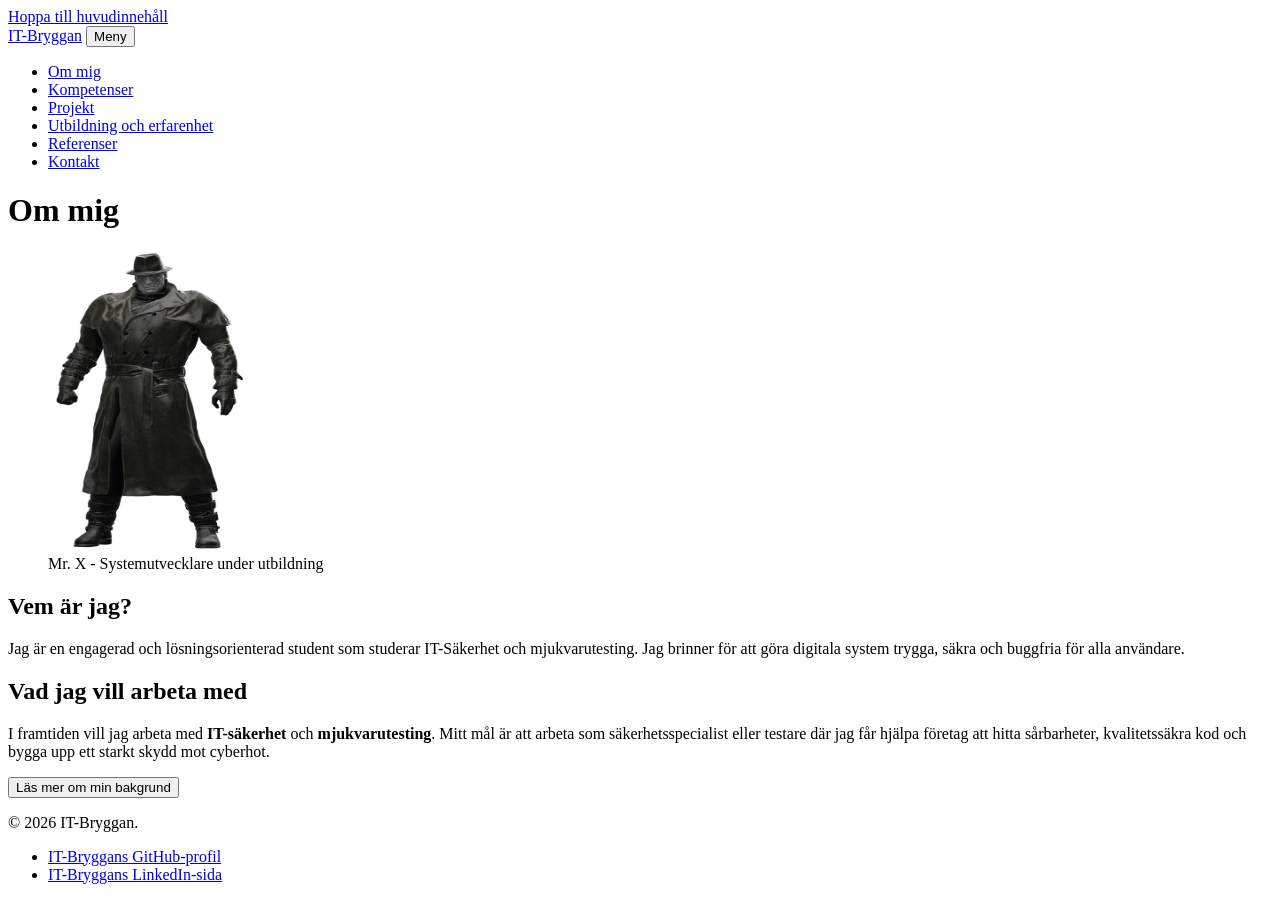
==== HTML/index.html @ 6a02ec11 "Uppdaterar index.html med ny titel, beskrivning och innehåll för IT-Bryggan." ====
<!doctype html>
<html lang="sv">
  <head>
    <meta charset="UTF-8" />
    <meta name="viewport" content="width=device-width, initial-scale=1.0" />

    <title>IT-Bryggan - Vi matchar kund med konsult</title>
    <meta
      name="description"
      content="IT-Bryggan är en fiktiv konsultfirma som matchar kunder med IT-konsulter."
    />
    <link rel="stylesheet" href="css/style.css" />
    <script src="js/script.js" defer></script>
  </head>
  <body>
    <!-- WCAG: Låter tangentbordsanvändare hoppa direkt till <main> -->
    <a class="skip-link" href="#main-content">Hoppa till huvudinnehåll</a>

    <header class="site-header">
      <a class="site-header__brand" href="index.html">IT-Bryggan</a>

      <!-- JS: Öppnar och stänger mobilmenyn genom att växla synlighet på menylistan -->
      <button
        type="button"
        class="site-header__menu-btn"
        data-js-action="toggle"
        data-menu-state="closed"
        data-js-target="main-navigation"
        aria-expanded="false"
      >
        Meny
      </button>

      <nav
        class="main-nav"
        aria-label="Huvudmeny"
        data-js-target="main-navigation"
      >
        <ul class="main-nav__list">
          <li class="main-nav__item">
            <a
              class="main-nav__link main-nav__link--active"
              href="index.html"
              aria-current="page"
              >Om mig</a
            >
          </li>
          <li class="main-nav__item">
            <a class="main-nav__link" href="kompetenser.html">Kompetenser</a>
          </li>
          <li class="main-nav__item">
            <a class="main-nav__link" href="projekt.html">Projekt</a>
          </li>
          <li class="main-nav__item">
            <a class="main-nav__link" href="utbildning.html"
              >Utbildning och erfarenhet</a
            >
          </li>
          <li class="main-nav__item">
            <a class="main-nav__link" href="referenser.html">Referenser</a>
          </li>
          <li class="main-nav__item">
            <a class="main-nav__link" href="kontakt.html">Kontakt</a>
          </li>
        </ul>
      </nav>
    </header>

    <main id="main-content" class="page-content">
      <h1 class="page-content__title">Om mig</h1>

      <article class="profile-card">
        <figure class="profile-card__figure">
          <img
            class="profile-card__image"
            src="../images/mr-x.png"
            alt="Porträtt av vår konsult Robin W"
            width="200"
            height="300"
          />
          <figcaption class="profile-card__caption">
            Mr. X - Systemutvecklare under utbildning
          </figcaption>
        </figure>

        <div class="profile-card__body">
          <h2 class="profile-card__heading">Vem är jag?</h2>
          <p class="profile-card__text">
            Jag är en engagerad och lösningsorienterad student som studerar
            IT-Säkerhet och mjukvarutesting. Jag brinner för att göra digitala
            system trygga, säkra och buggfria för alla användare.
          </p>

          <h2 class="profile-card__heading">Vad jag vill arbeta med</h2>
          <p class="profile-card__text">
            I framtiden vill jag arbeta med <strong>IT-säkerhet</strong> och
            <strong>mjukvarutesting</strong>. Mitt mål är att arbeta som
            säkerhetsspecialist eller testare där jag får hjälpa företag att
            hitta sårbarheter, kvalitetssäkra kod och bygga upp ett starkt skydd
            mot cyberhot.
          </p>

          <button
            type="button"
            class="profile-card__action-btn"
            data-js-action="expand"
            data-info="bio-extended"
            data-js-target="bio-container"
          >
            Läs mer om min bakgrund
          </button>
          <div
            id="bio-container"
            class="profile-card__target"
            data-js-target="bio-container"
            aria-live="polite"
          ></div>
        </div>
      </article>
    </main>

    <footer class="site-footer">
      <p class="site-footer__copyright">&copy; 2026 IT-Bryggan.</p>
      <ul class="site-footer__links">
        <li class="site-footer__item">
          <a class="site-footer__link" href="https://github.com/"
            >IT-Bryggans GitHub-profil</a
          >
        </li>
        <li class="site-footer__item">
          <a class="site-footer__link" href="https://linkedin.com/"
            >IT-Bryggans LinkedIn-sida</a
          >
        </li>
      </ul>
    </footer>
  </body>
</html>
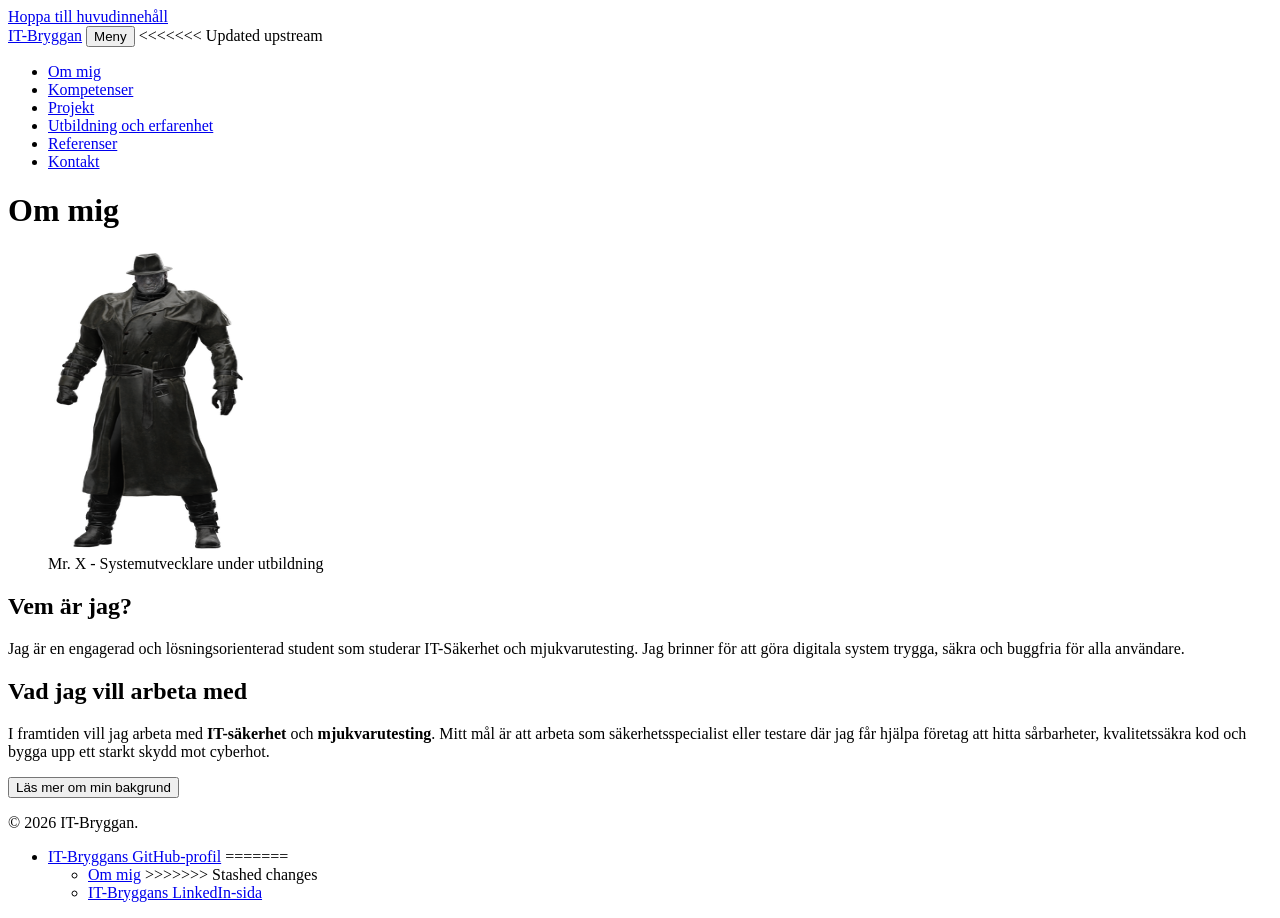
==== commit a67fcd11: "Uppdaterat Utbildning, Kompetenser och Referenser med fullständiga profiler och citat" ====
--- a/HTML/index.html
+++ b/HTML/index.html
@@ -31,6 +31,7 @@
         Meny
       </button>
 
+<<<<<<< Updated upstream
       <nav
         class="main-nav"
         aria-label="Huvudmeny"
@@ -126,6 +127,16 @@
           <a class="site-footer__link" href="https://github.com/"
             >IT-Bryggans GitHub-profil</a
           >
+=======
+    <header>
+      
+    </header>
+
+    <nav class="main-nav" aria-label="Huvudmeny" data-js-target="main-navigation">
+      <ul class="main-nav__list">
+        <li class="main-nav__item">
+          <a class="main-nav__link main-nav__link--active" href="index.html" aria-current="page">Om mig</a>
+>>>>>>> Stashed changes
         </li>
         <li class="site-footer__item">
           <a class="site-footer__link" href="https://linkedin.com/"
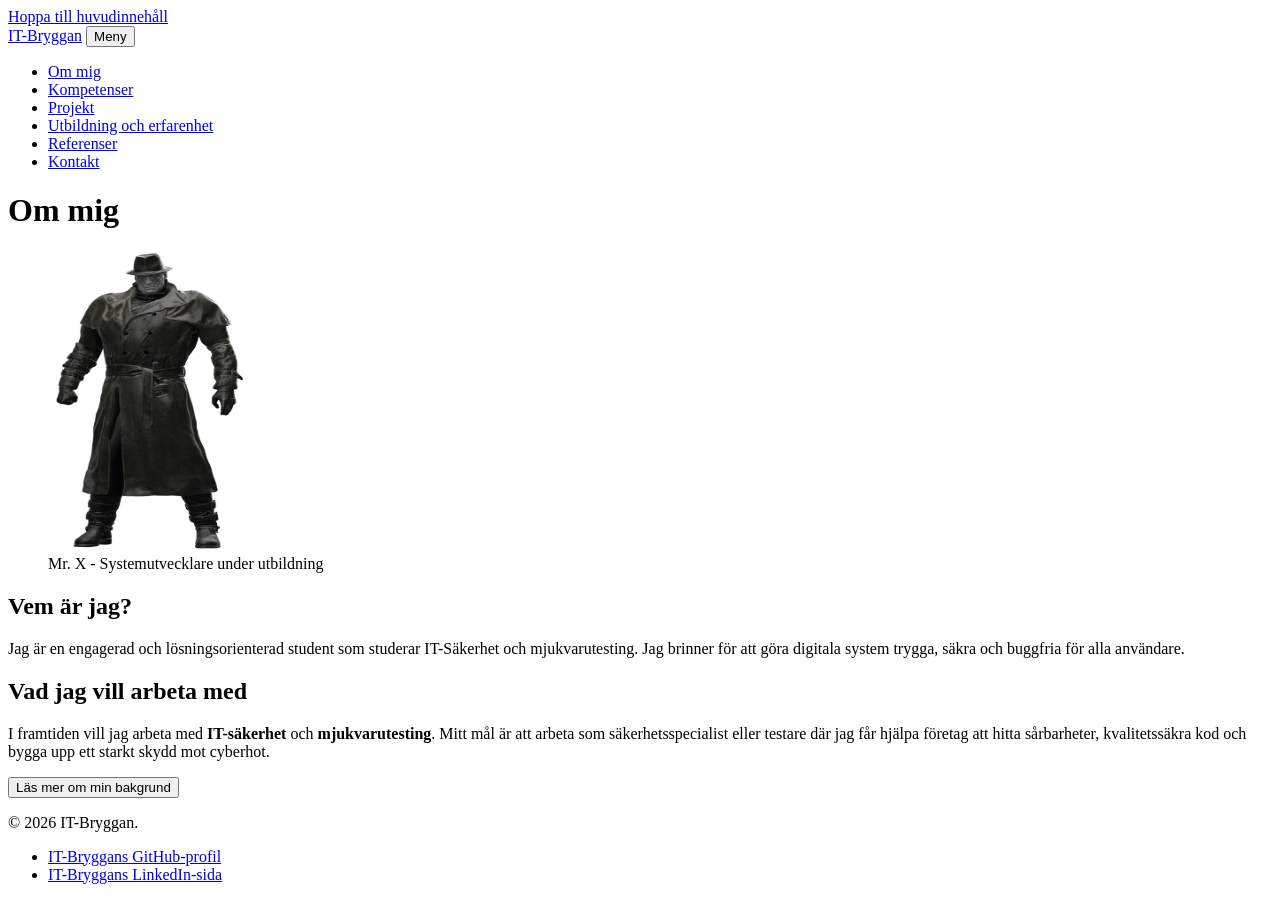
==== commit 2e172b74: "Uppdaterar headshots på alla medlemmar i teamet" ====
--- a/HTML/index.html
+++ b/HTML/index.html
@@ -31,7 +31,6 @@
         Meny
       </button>
 
-<<<<<<< Updated upstream
       <nav
         class="main-nav"
         aria-label="Huvudmeny"
@@ -127,16 +126,6 @@
           <a class="site-footer__link" href="https://github.com/"
             >IT-Bryggans GitHub-profil</a
           >
-=======
-    <header>
-      
-    </header>
-
-    <nav class="main-nav" aria-label="Huvudmeny" data-js-target="main-navigation">
-      <ul class="main-nav__list">
-        <li class="main-nav__item">
-          <a class="main-nav__link main-nav__link--active" href="index.html" aria-current="page">Om mig</a>
->>>>>>> Stashed changes
         </li>
         <li class="site-footer__item">
           <a class="site-footer__link" href="https://linkedin.com/"
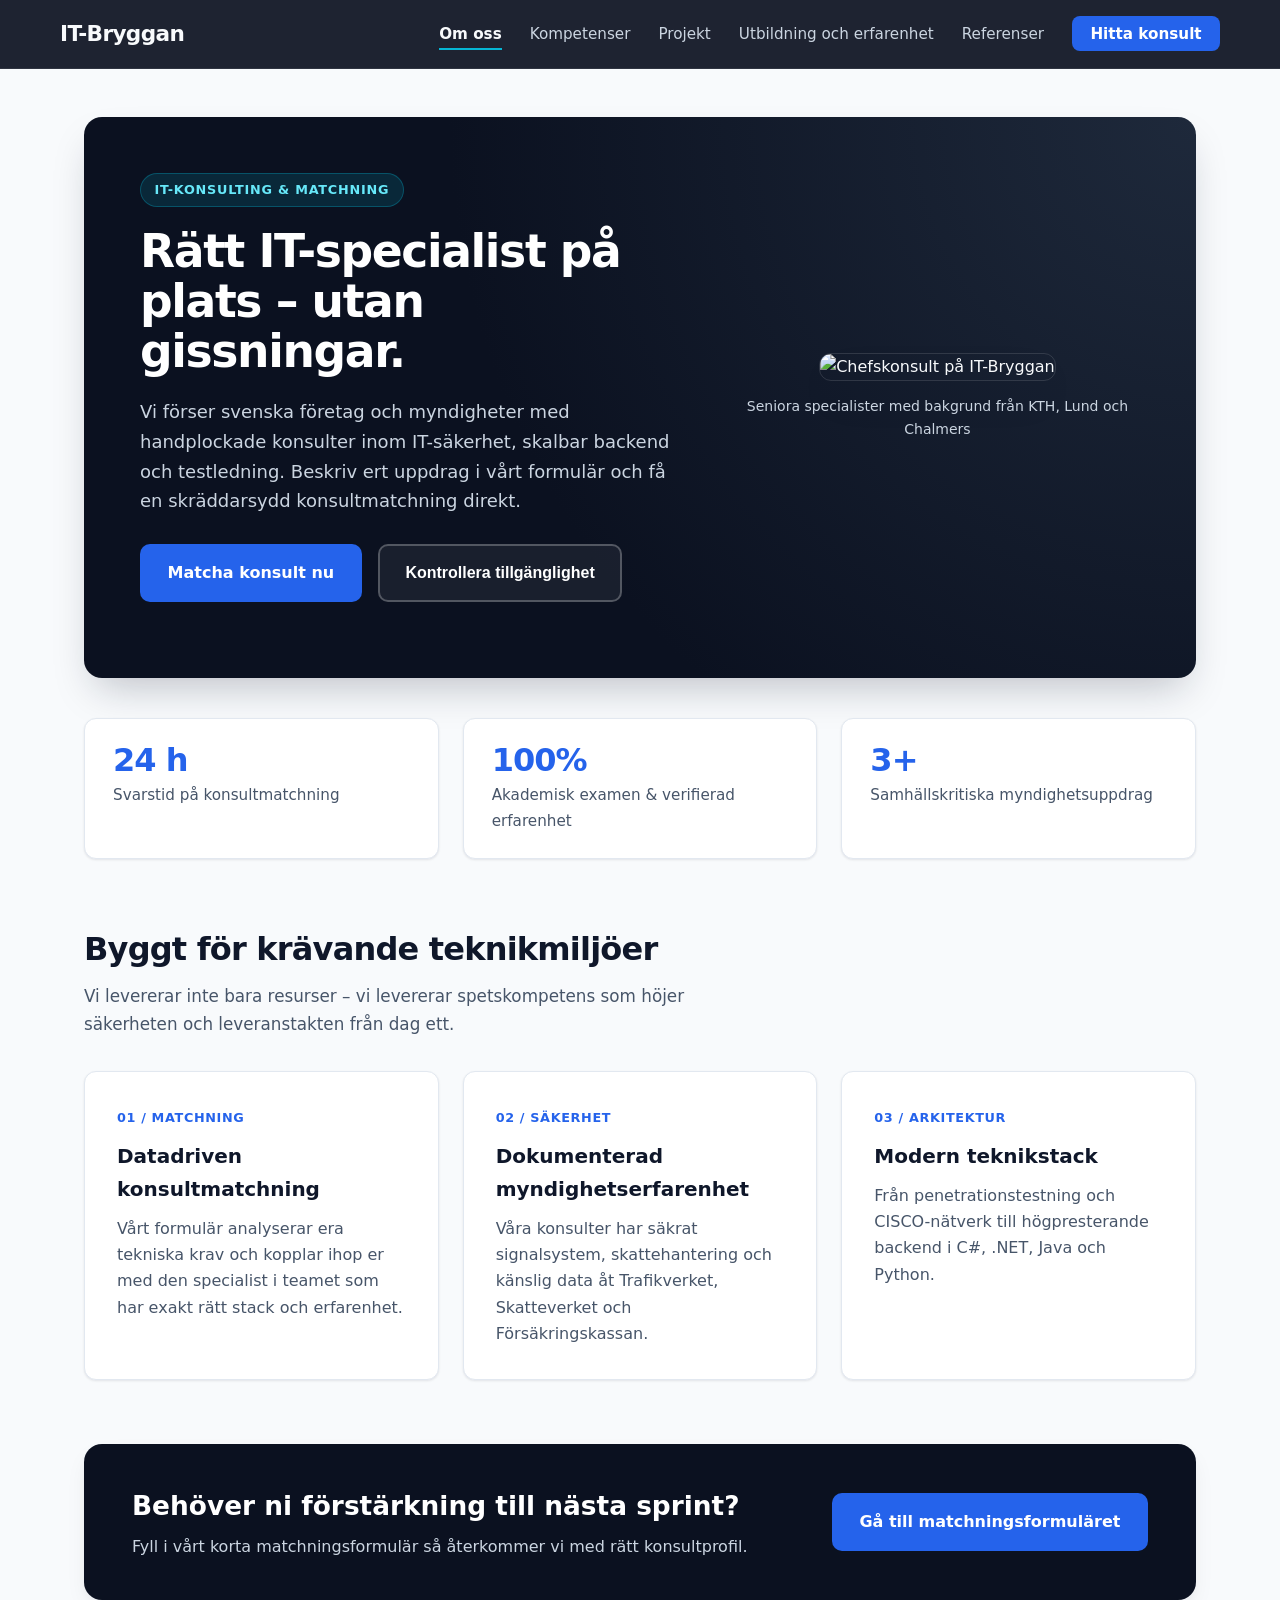
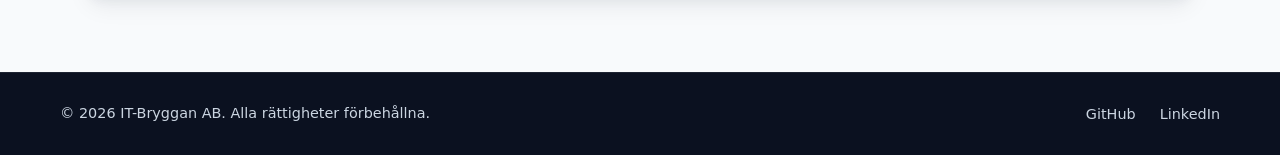
==== commit e0e76243: "Uppdaterat index.html med ny grund för vårat idé om IT-bryggan. Även uppdaterar href i flertal html " ====
--- a/HTML/index.html
+++ b/HTML/index.html
@@ -1,49 +1,32 @@
-<!doctype html>
+<!DOCTYPE html>
 <html lang="sv">
-  <head>
-    <meta charset="UTF-8" />
-    <meta name="viewport" content="width=device-width, initial-scale=1.0" />
+<head>
+  <meta charset="UTF-8">
+  <meta name="viewport" content="width=device-width, initial-scale=1.0">
+  <title>IT-Bryggan – Specialiserade IT-konsulter för kritiska projekt</title>
+  <meta name="description" content="IT-Bryggan matchar företag och myndigheter med seniora IT-konsulter inom säkerhet, systemutveckling och kvalitetssäkring.">
+  <link rel="stylesheet" href="../css/style.css">
+  <script src="../js/script.js" defer></script>
+</head>
+<body>
+  <a class="skip-link" href="#main-content">Hoppa till huvudinnehåll</a>
 
-    <title>IT-Bryggan - Vi matchar kund med konsult</title>
-    <meta
-      name="description"
-      content="IT-Bryggan är en fiktiv konsultfirma som matchar kunder med IT-konsulter."
-    />
-    <link rel="stylesheet" href="css/style.css" />
-    <script src="js/script.js" defer></script>
-  </head>
-  <body>
-    <!-- WCAG: Låter tangentbordsanvändare hoppa direkt till <main> -->
-    <a class="skip-link" href="#main-content">Hoppa till huvudinnehåll</a>
-
-    <header class="site-header">
+  <header class="site-header">
+    <div class="site-header__inner">
       <a class="site-header__brand" href="index.html">IT-Bryggan</a>
 
-      <!-- JS: Öppnar och stänger mobilmenyn genom att växla synlighet på menylistan -->
-      <button
-        type="button"
-        class="site-header__menu-btn"
-        data-js-action="toggle"
-        data-menu-state="closed"
-        data-js-target="main-navigation"
-        aria-expanded="false"
-      >
+      <button type="button" class="site-header__menu-btn"
+              data-js-action="toggle"
+              data-menu-state="closed"
+              data-js-target="main-navigation"
+              aria-expanded="false">
         Meny
       </button>
 
-      <nav
-        class="main-nav"
-        aria-label="Huvudmeny"
-        data-js-target="main-navigation"
-      >
+      <nav class="main-nav" aria-label="Huvudmeny" data-js-target="main-navigation">
         <ul class="main-nav__list">
           <li class="main-nav__item">
-            <a
-              class="main-nav__link main-nav__link--active"
-              href="index.html"
-              aria-current="page"
-              >Om mig</a
-            >
+            <a class="main-nav__link main-nav__link--active" href="index.html" aria-current="page">Om oss</a>
           </li>
           <li class="main-nav__item">
             <a class="main-nav__link" href="kompetenser.html">Kompetenser</a>
@@ -52,87 +35,106 @@
             <a class="main-nav__link" href="projekt.html">Projekt</a>
           </li>
           <li class="main-nav__item">
-            <a class="main-nav__link" href="utbildning.html"
-              >Utbildning och erfarenhet</a
-            >
+            <a class="main-nav__link" href="utbildning.html">Utbildning och erfarenhet</a>
           </li>
           <li class="main-nav__item">
             <a class="main-nav__link" href="referenser.html">Referenser</a>
           </li>
           <li class="main-nav__item">
-            <a class="main-nav__link" href="kontakt.html">Kontakt</a>
+            <a class="main-nav__link main-nav__link--cta" href="kontakt.html">Hitta konsult</a>
           </li>
         </ul>
       </nav>
-    </header>
+    </div>
+  </header>
 
-    <main id="main-content" class="page-content">
-      <h1 class="page-content__title">Om mig</h1>
+  <main id="main-content" class="page-content">
+    <section class="hero">
+      <div class="hero__content">
+        <span class="hero__badge">IT-konsulting &amp; Matchning</span>
+        <h1 class="hero__title">Rätt IT-specialist på plats – utan gissningar.</h1>
+        <p class="hero__text">Vi förser svenska företag och myndigheter med handplockade konsulter inom IT-säkerhet, skalbar backend och testledning. Beskriv ert uppdrag i vårt formulär och få en skräddarsydd konsultmatchning direkt.</p>
+        <div class="hero__actions">
+          <a class="button button--primary" href="kontakt.html">Matcha konsult nu</a>
+          <button type="button" class="button button--ghost"
+                  data-js-action="check-availability"
+                  data-specialty="all"
+                  data-js-target="availability-status">
+            Kontrollera tillgänglighet
+          </button>
+        </div>
+        <p class="hero__status" data-js-target="availability-status" aria-live="polite"></p>
+      </div>
 
-      <article class="profile-card">
-        <figure class="profile-card__figure">
-          <img
-            class="profile-card__image"
-            src="../images/mr-x.png"
-            alt="Porträtt av vår konsult Robin W"
-            width="200"
-            height="300"
-          />
-          <figcaption class="profile-card__caption">
-            Mr. X - Systemutvecklare under utbildning
-          </figcaption>
-        </figure>
+      <figure class="hero__figure">
+        <img class="hero__image" src="../images/mr-x.png" alt="Chefskonsult på IT-Bryggan" width="360" height="440">
+        <figcaption class="hero__caption">Seniora specialister med bakgrund från KTH, Lund och Chalmers</figcaption>
+      </figure>
+    </section>
 
-        <div class="profile-card__body">
-          <h2 class="profile-card__heading">Vem är jag?</h2>
-          <p class="profile-card__text">
-            Jag är en engagerad och lösningsorienterad student som studerar
-            IT-Säkerhet och mjukvarutesting. Jag brinner för att göra digitala
-            system trygga, säkra och buggfria för alla användare.
-          </p>
+    <section class="metrics" aria-label="Nyckeltal">
+      <div class="metrics__item">
+        <span class="metrics__value">24 h</span>
+        <span class="metrics__label">Svarstid på konsultmatchning</span>
+      </div>
+      <div class="metrics__item">
+        <span class="metrics__value">100%</span>
+        <span class="metrics__label">Akademisk examen &amp; verifierad erfarenhet</span>
+      </div>
+      <div class="metrics__item">
+        <span class="metrics__value">3+</span>
+        <span class="metrics__label">Samhällskritiska myndighetsuppdrag</span>
+      </div>
+    </section>
 
-          <h2 class="profile-card__heading">Vad jag vill arbeta med</h2>
-          <p class="profile-card__text">
-            I framtiden vill jag arbeta med <strong>IT-säkerhet</strong> och
-            <strong>mjukvarutesting</strong>. Mitt mål är att arbeta som
-            säkerhetsspecialist eller testare där jag får hjälpa företag att
-            hitta sårbarheter, kvalitetssäkra kod och bygga upp ett starkt skydd
-            mot cyberhot.
-          </p>
+    <section class="highlights">
+      <div class="section-header">
+        <h2 class="section-header__title">Byggt för krävande teknikmiljöer</h2>
+        <p class="section-header__subtitle">Vi levererar inte bara resurser – vi levererar spetskompetens som höjer säkerheten och leveranstakten från dag ett.</p>
+      </div>
 
-          <button
-            type="button"
-            class="profile-card__action-btn"
-            data-js-action="expand"
-            data-info="bio-extended"
-            data-js-target="bio-container"
-          >
-            Läs mer om min bakgrund
-          </button>
-          <div
-            id="bio-container"
-            class="profile-card__target"
-            data-js-target="bio-container"
-            aria-live="polite"
-          ></div>
-        </div>
-      </article>
-    </main>
+      <div class="highlights__grid">
+        <article class="feature-card">
+          <span class="feature-card__tag">01 / Matchning</span>
+          <h3 class="feature-card__title">Datadriven konsultmatchning</h3>
+          <p class="feature-card__text">Vårt formulär analyserar era tekniska krav och kopplar ihop er med den specialist i teamet som har exakt rätt stack och erfarenhet.</p>
+        </article>
 
-    <footer class="site-footer">
-      <p class="site-footer__copyright">&copy; 2026 IT-Bryggan.</p>
+        <article class="feature-card">
+          <span class="feature-card__tag">02 / Säkerhet</span>
+          <h3 class="feature-card__title">Dokumenterad myndighetserfarenhet</h3>
+          <p class="feature-card__text">Våra konsulter har säkrat signalsystem, skattehantering och känslig data åt Trafikverket, Skatteverket och Försäkringskassan.</p>
+        </article>
+
+        <article class="feature-card">
+          <span class="feature-card__tag">03 / Arkitektur</span>
+          <h3 class="feature-card__title">Modern teknikstack</h3>
+          <p class="feature-card__text">Från penetrationstestning och CISCO-nätverk till högpresterande backend i C#, .NET, Java och Python.</p>
+        </article>
+      </div>
+    </section>
+
+    <section class="cta-banner">
+      <div class="cta-banner__content">
+        <h2 class="cta-banner__title">Behöver ni förstärkning till nästa sprint?</h2>
+        <p class="cta-banner__text">Fyll i vårt korta matchningsformulär så återkommer vi med rätt konsultprofil.</p>
+      </div>
+      <a class="button button--primary" href="kontakt.html">Gå till matchningsformuläret</a>
+    </section>
+  </main>
+
+  <footer class="site-footer">
+    <div class="site-footer__inner">
+      <p class="site-footer__copyright">&copy; 2026 IT-Bryggan AB. Alla rättigheter förbehållna.</p>
       <ul class="site-footer__links">
         <li class="site-footer__item">
-          <a class="site-footer__link" href="https://github.com/"
-            >IT-Bryggans GitHub-profil</a
-          >
+          <a class="site-footer__link" href="https://github.com/">GitHub</a>
         </li>
         <li class="site-footer__item">
-          <a class="site-footer__link" href="https://linkedin.com/"
-            >IT-Bryggans LinkedIn-sida</a
-          >
+          <a class="site-footer__link" href="https://linkedin.com/">LinkedIn</a>
         </li>
       </ul>
-    </footer>
-  </body>
-</html>
+    </div>
+  </footer>
+</body>
+</html>
--- a/css/style.css
+++ b/css/style.css
@@ -0,0 +1,885 @@
+:root {
+  --bg-page: #f8fafc;
+  --bg-surface: #ffffff;
+  --bg-dark: #0b1120;
+  --bg-dark-elevated: #111c33;
+  --text-main: #0f172a;
+  --text-muted: #475569;
+  --text-on-dark: #f8fafc;
+  --text-on-dark-muted: #cbd5e1;
+  --accent: #2563eb;
+  --accent-hover: #1d4ed8;
+  --accent-soft: #eff6ff;
+  --accent-cyan: #06b6d4;
+  --border-light: #e2e8f0;
+  --shadow-sm: 0 1px 3px rgba(15, 23, 42, 0.06), 0 1px 2px rgba(15, 23, 42, 0.04);
+  --shadow-md: 0 10px 25px -5px rgba(15, 23, 42, 0.08), 0 4px 10px -2px rgba(15, 23, 42, 0.04);
+  --shadow-lg: 0 20px 40px -12px rgba(15, 23, 42, 0.25);
+  --radius-md: 12px;
+  --radius-lg: 18px;
+}
+
+* {
+  box-sizing: border-box;
+}
+
+body {
+  display: flex;
+  flex-direction: column;
+  min-height: 100vh;
+  margin: 0;
+  font-family: "Inter", system-ui, -apple-system, BlinkMacSystemFont, "Segoe UI", Roboto, sans-serif;
+  line-height: 1.65;
+  color: var(--text-main);
+  background-color: var(--bg-page);
+  -webkit-font-smoothing: antialiased;
+}
+
+.skip-link {
+  position: absolute;
+  left: -9999px;
+  z-index: 100;
+}
+
+.skip-link:focus {
+  position: fixed;
+  top: 1rem;
+  left: 1rem;
+  padding: 0.75rem 1.25rem;
+  background-color: var(--bg-dark);
+  color: var(--text-on-dark);
+  border-radius: 8px;
+  font-weight: 600;
+}
+
+.site-header {
+  position: sticky;
+  top: 0;
+  z-index: 50;
+  background-color: rgba(11, 17, 32, 0.92);
+  backdrop-filter: blur(12px);
+  border-bottom: 1px solid rgba(255, 255, 255, 0.08);
+  padding: 0 1.5rem;
+}
+
+.site-header__inner {
+  max-width: 1160px;
+  margin: 0 auto;
+  display: flex;
+  flex-wrap: wrap;
+  align-items: center;
+  justify-content: space-between;
+  gap: 1rem;
+  padding: 1rem 0;
+}
+
+.site-header__brand {
+  font-size: 1.35rem;
+  font-weight: 800;
+  letter-spacing: -0.03em;
+  color: var(--text-on-dark);
+  text-decoration: none;
+}
+
+.site-header__menu-btn {
+  display: none;
+  padding: 0.5rem 1rem;
+  background-color: var(--bg-dark-elevated);
+  color: var(--text-on-dark);
+  border: 1px solid rgba(255, 255, 255, 0.15);
+  border-radius: 8px;
+  font-weight: 600;
+  cursor: pointer;
+}
+
+.main-nav__list {
+  display: flex;
+  flex-wrap: wrap;
+  align-items: center;
+  gap: 1.75rem;
+  margin: 0;
+  padding: 0;
+  list-style: none;
+}
+
+.main-nav__link {
+  color: var(--text-on-dark-muted);
+  text-decoration: none;
+  font-size: 0.95rem;
+  font-weight: 500;
+  padding: 0.35rem 0;
+  transition: color 0.15s ease;
+}
+
+.main-nav__link:hover,
+.main-nav__link:focus {
+  color: var(--text-on-dark);
+}
+
+.main-nav__link--active {
+  color: var(--text-on-dark);
+  font-weight: 700;
+  border-bottom: 2px solid var(--accent-cyan);
+}
+
+.main-nav__link--cta {
+  padding: 0.55rem 1.15rem;
+  background-color: var(--accent);
+  color: #ffffff;
+  border-radius: 8px;
+  font-weight: 600;
+}
+
+.main-nav__link--cta:hover,
+.main-nav__link--cta:focus {
+  background-color: var(--accent-hover);
+  color: #ffffff;
+}
+
+.page-content {
+  flex: 1;
+  width: 100%;
+  max-width: 1160px;
+  margin: 0 auto;
+  padding: 3rem 1.5rem 4.5rem 1.5rem;
+}
+
+.page-content__title {
+  margin: 0 0 0.75rem 0;
+  font-size: 2.5rem;
+  font-weight: 800;
+  letter-spacing: -0.03em;
+  line-height: 1.15;
+  color: var(--text-main);
+}
+
+.page-content__intro {
+  margin: 0 0 2.5rem 0;
+  font-size: 1.125rem;
+  color: var(--text-muted);
+  max-width: 720px;
+}
+
+.hero {
+  display: grid;
+  grid-template-columns: 1.35fr 1fr;
+  gap: 3rem;
+  align-items: center;
+  margin-bottom: 2.5rem;
+  padding: 3.5rem;
+  background: radial-gradient(circle at top right, #1e293b 0%, var(--bg-dark) 60%);
+  color: var(--text-on-dark);
+  border-radius: var(--radius-lg);
+  box-shadow: var(--shadow-lg);
+}
+
+.hero__content {
+  display: flex;
+  flex-direction: column;
+  align-items: flex-start;
+  gap: 1.25rem;
+}
+
+.hero__badge {
+  display: inline-block;
+  padding: 0.35rem 0.85rem;
+  font-size: 0.8rem;
+  font-weight: 700;
+  letter-spacing: 0.06em;
+  text-transform: uppercase;
+  color: #67e8f9;
+  background-color: rgba(6, 182, 212, 0.14);
+  border: 1px solid rgba(6, 182, 212, 0.3);
+  border-radius: 999px;
+}
+
+.hero__title {
+  margin: 0;
+  font-size: 2.85rem;
+  font-weight: 800;
+  letter-spacing: -0.03em;
+  line-height: 1.1;
+  color: #ffffff;
+}
+
+.hero__text {
+  margin: 0;
+  font-size: 1.125rem;
+  color: var(--text-on-dark-muted);
+}
+
+.hero__actions {
+  display: flex;
+  flex-wrap: wrap;
+  gap: 1rem;
+  margin-top: 0.5rem;
+}
+
+.hero__status {
+  margin: 0;
+  font-weight: 600;
+  color: #67e8f9;
+}
+
+.hero__figure {
+  margin: 0;
+  text-align: center;
+}
+
+.hero__image {
+  max-width: 100%;
+  height: auto;
+  border-radius: var(--radius-md);
+  border: 1px solid rgba(255, 255, 255, 0.12);
+  box-shadow: var(--shadow-lg);
+}
+
+.hero__caption {
+  margin-top: 0.85rem;
+  font-size: 0.875rem;
+  color: var(--text-on-dark-muted);
+}
+
+.button {
+  display: inline-flex;
+  align-items: center;
+  justify-content: center;
+  padding: 0.85rem 1.6rem;
+  font-size: 1rem;
+  font-weight: 600;
+  text-decoration: none;
+  border-radius: 10px;
+  border: 2px solid transparent;
+  cursor: pointer;
+  transition: transform 0.15s ease, background-color 0.15s ease, border-color 0.15s ease;
+}
+
+.button:hover {
+  transform: translateY(-1px);
+}
+
+.button--primary {
+  background-color: var(--accent);
+  color: #ffffff;
+}
+
+.button--primary:hover,
+.button--primary:focus {
+  background-color: var(--accent-hover);
+}
+
+.button--ghost {
+  background-color: rgba(255, 255, 255, 0.06);
+  color: #ffffff;
+  border-color: rgba(255, 255, 255, 0.25);
+}
+
+.button--ghost:hover,
+.button--ghost:focus {
+  background-color: rgba(255, 255, 255, 0.14);
+  border-color: #ffffff;
+}
+
+.metrics {
+  display: grid;
+  grid-template-columns: repeat(3, 1fr);
+  gap: 1.5rem;
+  margin-bottom: 4rem;
+}
+
+.metrics__item {
+  display: flex;
+  flex-direction: column;
+  padding: 1.5rem 1.75rem;
+  background-color: var(--bg-surface);
+  border: 1px solid var(--border-light);
+  border-radius: var(--radius-md);
+  box-shadow: var(--shadow-sm);
+}
+
+.metrics__value {
+  font-size: 2rem;
+  font-weight: 800;
+  letter-spacing: -0.03em;
+  color: var(--accent);
+  line-height: 1.1;
+}
+
+.metrics__label {
+  margin-top: 0.35rem;
+  font-size: 0.95rem;
+  color: var(--text-muted);
+}
+
+.section-header {
+  margin-bottom: 2rem;
+  max-width: 680px;
+}
+
+.section-header__title {
+  margin: 0 0 0.5rem 0;
+  font-size: 2rem;
+  font-weight: 800;
+  letter-spacing: -0.025em;
+  color: var(--text-main);
+}
+
+.section-header__subtitle {
+  margin: 0;
+  font-size: 1.05rem;
+  color: var(--text-muted);
+}
+
+.highlights {
+  margin-bottom: 4rem;
+}
+
+.highlights__grid {
+  display: grid;
+  grid-template-columns: repeat(auto-fit, minmax(290px, 1fr));
+  gap: 1.5rem;
+}
+
+.feature-card {
+  padding: 2rem;
+  background-color: var(--bg-surface);
+  border: 1px solid var(--border-light);
+  border-radius: var(--radius-md);
+  box-shadow: var(--shadow-sm);
+  transition: transform 0.2s ease, box-shadow 0.2s ease, border-color 0.2s ease;
+}
+
+.feature-card:hover {
+  transform: translateY(-3px);
+  box-shadow: var(--shadow-md);
+  border-color: #cbd5e1;
+}
+
+.feature-card__tag {
+  display: inline-block;
+  margin-bottom: 0.75rem;
+  font-size: 0.8rem;
+  font-weight: 700;
+  text-transform: uppercase;
+  letter-spacing: 0.05em;
+  color: var(--accent);
+}
+
+.feature-card__title {
+  margin: 0 0 0.6rem 0;
+  font-size: 1.25rem;
+  font-weight: 700;
+  color: var(--text-main);
+}
+
+.feature-card__text {
+  margin: 0;
+  color: var(--text-muted);
+}
+
+.cta-banner {
+  display: flex;
+  flex-wrap: wrap;
+  align-items: center;
+  justify-content: space-between;
+  gap: 1.5rem;
+  padding: 2.5rem 3rem;
+  background-color: var(--bg-dark);
+  color: var(--text-on-dark);
+  border-radius: var(--radius-lg);
+  box-shadow: var(--shadow-md);
+}
+
+.cta-banner__title {
+  margin: 0 0 0.35rem 0;
+  font-size: 1.65rem;
+  font-weight: 800;
+  color: #ffffff;
+}
+
+.cta-banner__text {
+  margin: 0;
+  color: var(--text-on-dark-muted);
+}
+
+.team-grid {
+  display: grid;
+  grid-template-columns: repeat(auto-fit, minmax(300px, 1fr));
+  gap: 1.75rem;
+}
+
+.team-card {
+  display: flex;
+  flex-direction: column;
+  padding: 1.75rem;
+  background-color: var(--bg-surface);
+  border: 1px solid var(--border-light);
+  border-radius: var(--radius-md);
+  box-shadow: var(--shadow-sm);
+  transition: transform 0.2s ease, box-shadow 0.2s ease;
+}
+
+.team-card:hover {
+  transform: translateY(-3px);
+  box-shadow: var(--shadow-md);
+}
+
+.team-card__image {
+  width: 100%;
+  height: 240px;
+  object-fit: cover;
+  border-radius: 8px;
+  margin-bottom: 1.25rem;
+}
+
+.team-card__name {
+  margin: 0 0 0.25rem 0;
+  font-size: 1.35rem;
+  font-weight: 700;
+  color: var(--text-main);
+}
+
+.team-card__role {
+  margin: 0 0 1.1rem 0;
+  font-size: 0.95rem;
+  font-weight: 600;
+  color: var(--accent);
+}
+
+.team-card__heading {
+  margin: 0 0 0.5rem 0;
+  font-size: 0.95rem;
+  font-weight: 700;
+  color: var(--text-main);
+}
+
+.team-card__list {
+  margin: 0;
+  padding-left: 1.25rem;
+  color: var(--text-muted);
+}
+
+.project-list {
+  display: flex;
+  flex-direction: column;
+  gap: 1.5rem;
+}
+
+.project-card {
+  padding: 2rem;
+  margin-bottom: 1.5rem;
+  background-color: var(--bg-surface);
+  border: 1px solid var(--border-light);
+  border-left: 4px solid var(--accent);
+  border-radius: var(--radius-md);
+  box-shadow: var(--shadow-sm);
+  transition: transform 0.2s ease, box-shadow 0.2s ease;
+}
+
+.project-card:hover {
+  transform: translateY(-2px);
+  box-shadow: var(--shadow-md);
+}
+
+.project-card__title {
+  margin: 0 0 0.75rem 0;
+  font-size: 1.45rem;
+  font-weight: 700;
+  color: var(--text-main);
+}
+
+.project-card__client {
+  margin: 0.5rem 0;
+  color: var(--text-main);
+}
+
+.project-card__description {
+  margin: 0.5rem 0 1.5rem 0;
+  color: var(--text-muted);
+}
+
+.project-card__btn {
+  padding: 0.7rem 1.3rem;
+  font-size: 0.95rem;
+  font-weight: 600;
+  background-color: var(--accent);
+  color: #ffffff;
+  border: none;
+  border-radius: 8px;
+  cursor: pointer;
+  transition: background-color 0.15s ease;
+}
+
+.project-card__btn:hover,
+.project-card__btn:focus {
+  background-color: var(--accent-hover);
+}
+
+.project-modal {
+  max-width: 620px;
+  width: 90%;
+  padding: 0;
+  border: 1px solid var(--border-light);
+  border-radius: var(--radius-lg);
+  box-shadow: var(--shadow-lg);
+}
+
+.project-modal::backdrop {
+  background-color: rgba(11, 17, 32, 0.75);
+  backdrop-filter: blur(4px);
+}
+
+.project-modal__content {
+  padding: 2.25rem;
+  background-color: var(--bg-surface);
+}
+
+.project-modal__title {
+  margin: 0 0 1rem 0;
+  font-size: 1.5rem;
+  font-weight: 800;
+  color: var(--text-main);
+}
+
+.project-modal__text {
+  margin: 0 0 1rem 0;
+  color: var(--text-muted);
+}
+
+.project-modal__subtitle {
+  margin: 1.25rem 0 0.5rem 0;
+  font-size: 1.05rem;
+  font-weight: 700;
+  color: var(--text-main);
+}
+
+.project-modal__tech-list {
+  margin: 0 0 1.5rem 0;
+  padding-left: 1.25rem;
+  color: var(--text-muted);
+}
+
+.project-modal__tech-item {
+  margin-bottom: 0.35rem;
+}
+
+.project-modal__close-btn {
+  padding: 0.7rem 1.35rem;
+  font-size: 0.95rem;
+  font-weight: 600;
+  background-color: var(--bg-dark);
+  color: #ffffff;
+  border: none;
+  border-radius: 8px;
+  cursor: pointer;
+}
+
+.project-modal__close-btn:hover,
+.project-modal__close-btn:focus {
+  background-color: #1e293b;
+}
+
+.references-list {
+  display: grid;
+  grid-template-columns: repeat(auto-fit, minmax(310px, 1fr));
+  gap: 1.75rem;
+}
+
+.reference-card {
+  display: flex;
+  flex-direction: column;
+  padding: 2rem;
+  background-color: var(--bg-surface);
+  border: 1px solid var(--border-light);
+  border-radius: var(--radius-md);
+  box-shadow: var(--shadow-sm);
+  transition: transform 0.2s ease, box-shadow 0.2s ease;
+}
+
+.reference-card:hover {
+  transform: translateY(-3px);
+  box-shadow: var(--shadow-md);
+}
+
+.reference-card__client {
+  margin: 0 0 0.4rem 0;
+  font-size: 1.35rem;
+  font-weight: 800;
+  color: var(--text-main);
+}
+
+.reference-card__project {
+  margin: 0 0 1.15rem 0;
+  font-size: 0.92rem;
+  color: var(--text-muted);
+}
+
+.reference-card__quote {
+  margin: 0 0 0.85rem 0;
+  padding-left: 1rem;
+  border-left: 3px solid var(--accent);
+  font-style: italic;
+  color: var(--text-main);
+}
+
+.reference-card__source {
+  display: block;
+  margin-bottom: 1.5rem;
+  font-size: 0.875rem;
+  font-weight: 600;
+  color: var(--text-muted);
+}
+
+.reference-card__btn {
+  align-self: flex-start;
+  margin-top: auto;
+  padding: 0.6rem 1.15rem;
+  font-size: 0.9rem;
+  font-weight: 600;
+  background-color: var(--accent-soft);
+  color: var(--accent);
+  border: 1px solid rgba(37, 99, 235, 0.25);
+  border-radius: 8px;
+  cursor: pointer;
+  transition: background-color 0.15s ease, color 0.15s ease;
+}
+
+.reference-card__btn:hover,
+.reference-card__btn:focus {
+  background-color: var(--accent);
+  color: #ffffff;
+}
+
+.reference-card__details {
+  margin-top: 1.15rem;
+  padding-top: 1.15rem;
+  border-top: 1px solid var(--border-light);
+  color: var(--text-muted);
+}
+
+.education-section {
+  display: flex;
+  flex-direction: column;
+  gap: 1.5rem;
+}
+
+.education-card__name {
+  margin: 0;
+  padding: 1.75rem 2rem 0.5rem 2rem;
+  background-color: var(--bg-surface);
+  border: 1px solid var(--border-light);
+  border-bottom: none;
+  border-radius: var(--radius-md) var(--radius-md) 0 0;
+  font-size: 1.35rem;
+  font-weight: 700;
+  color: var(--text-main);
+}
+
+.education-card__details {
+  margin: -1.5rem 0 0 0;
+  padding: 0.5rem 2rem 1.75rem 2rem;
+  background-color: var(--bg-surface);
+  border: 1px solid var(--border-light);
+  border-top: none;
+  border-radius: 0 0 var(--radius-md) var(--radius-md);
+  box-shadow: var(--shadow-sm);
+}
+
+.education-card__term {
+  font-weight: 700;
+  margin-top: 0.65rem;
+  font-size: 0.85rem;
+  text-transform: uppercase;
+  letter-spacing: 0.04em;
+  color: var(--accent);
+}
+
+.education-card__description {
+  margin: 0.15rem 0 0 0;
+  color: var(--text-main);
+}
+
+.contact-section {
+  max-width: 740px;
+  margin: 0 auto;
+}
+
+.contact-section__heading {
+  margin: 0 0 0.5rem 0;
+  font-size: 1.6rem;
+  font-weight: 800;
+  color: var(--text-main);
+}
+
+.contact-section__intro {
+  margin: 0 0 1.75rem 0;
+  color: var(--text-muted);
+}
+
+.contact-form {
+  display: flex;
+  flex-direction: column;
+  gap: 1.35rem;
+  padding: 2.25rem;
+  background-color: var(--bg-surface);
+  border: 1px solid var(--border-light);
+  border-radius: var(--radius-lg);
+  box-shadow: var(--shadow-md);
+}
+
+.contact-form__fieldset {
+  margin: 0;
+  padding: 0;
+  border: none;
+}
+
+.contact-form__legend {
+  margin-bottom: 0.5rem;
+  font-weight: 700;
+  font-size: 0.95rem;
+  color: var(--text-main);
+}
+
+.contact-form__field {
+  display: flex;
+  flex-direction: column;
+  gap: 0.4rem;
+}
+
+.contact-form__label {
+  font-weight: 700;
+  font-size: 0.95rem;
+  color: var(--text-main);
+}
+
+.contact-form__input,
+.contact-form__select,
+.contact-form__textarea {
+  width: 100%;
+  padding: 0.75rem 0.95rem;
+  font-family: inherit;
+  font-size: 1rem;
+  color: var(--text-main);
+  background-color: var(--bg-page);
+  border: 1px solid #cbd5e1;
+  border-radius: 8px;
+  transition: border-color 0.15s ease, background-color 0.15s ease, box-shadow 0.15s ease;
+}
+
+.contact-form__input:focus,
+.contact-form__select:focus,
+.contact-form__textarea:focus {
+  outline: none;
+  background-color: #ffffff;
+  border-color: var(--accent);
+  box-shadow: 0 0 0 3px rgba(37, 99, 235, 0.18);
+}
+
+.contact-form__radio-group {
+  display: flex;
+  align-items: center;
+  gap: 0.55rem;
+  margin-bottom: 0.4rem;
+}
+
+.contact-form__radio {
+  margin: 0;
+  accent-color: var(--accent);
+}
+
+.contact-form__radio-label {
+  cursor: pointer;
+  color: var(--text-main);
+}
+
+.contact-form__feedback {
+  margin: 0;
+  font-weight: 600;
+  color: #dc2626;
+}
+
+.contact-form__submit {
+  align-self: flex-start;
+  padding: 0.85rem 1.75rem;
+  font-size: 1rem;
+  font-weight: 600;
+  background-color: var(--accent);
+  color: #ffffff;
+  border: none;
+  border-radius: 10px;
+  cursor: pointer;
+  transition: background-color 0.15s ease, transform 0.15s ease;
+}
+
+.contact-form__submit:hover,
+.contact-form__submit:focus {
+  background-color: var(--accent-hover);
+  transform: translateY(-1px);
+}
+
+.site-footer {
+  background-color: var(--bg-dark);
+  color: var(--text-on-dark-muted);
+  border-top: 1px solid rgba(255, 255, 255, 0.08);
+  padding: 0 1.5rem;
+}
+
+.site-footer__inner {
+  max-width: 1160px;
+  margin: 0 auto;
+  display: flex;
+  flex-wrap: wrap;
+  justify-content: space-between;
+  align-items: center;
+  gap: 1rem;
+  padding: 1.75rem 0;
+}
+
+.site-footer__copyright {
+  margin: 0;
+  font-size: 0.9rem;
+}
+
+.site-footer__links {
+  display: flex;
+  gap: 1.5rem;
+  margin: 0;
+  padding: 0;
+  list-style: none;
+}
+
+.site-footer__link {
+  color: var(--text-on-dark-muted);
+  text-decoration: none;
+  font-size: 0.9rem;
+  font-weight: 500;
+}
+
+.site-footer__link:hover,
+.site-footer__link:focus {
+  color: #ffffff;
+  text-decoration: underline;
+}
+
+@media (max-width: 860px) {
+  .site-header__menu-btn {
+    display: inline-block;
+  }
+
+  .hero {
+    grid-template-columns: 1fr;
+    padding: 2rem;
+  }
+
+  .hero__title {
+    font-size: 2.1rem;
+  }
+
+  .metrics {
+    grid-template-columns: 1fr;
+  }
+
+  .cta-banner {
+    padding: 2rem;
+  }
+}
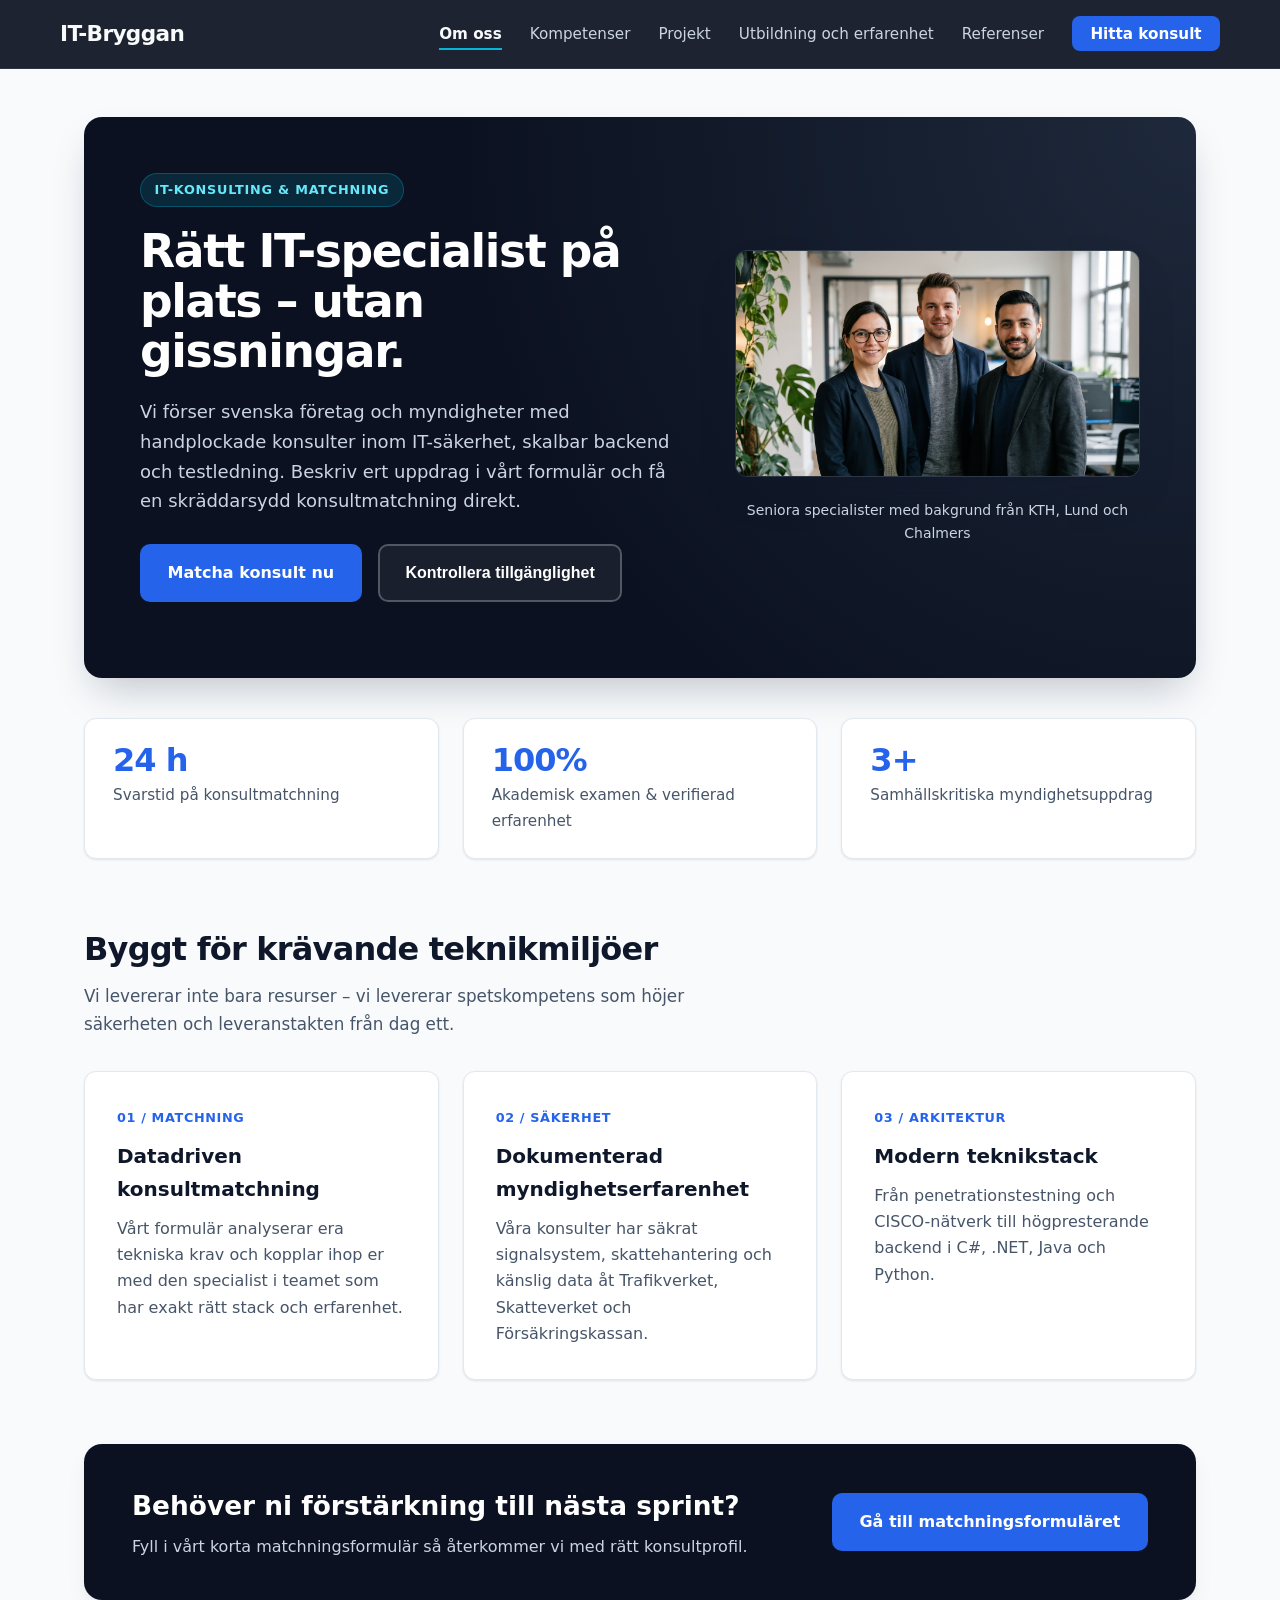
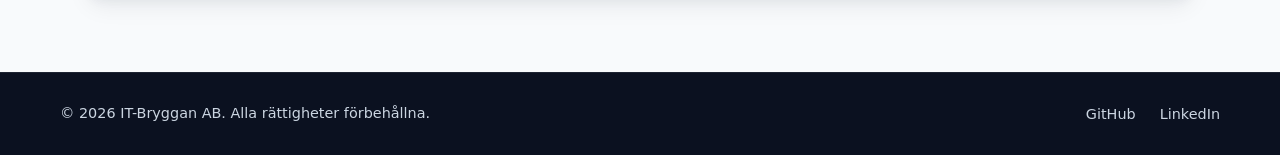
==== commit 2867f4f8: "Fixade formatet på bilderna i rätt storlek och la till en gruppbild på startsidan" ====
--- a/HTML/index.html
+++ b/HTML/index.html
@@ -67,7 +67,7 @@
       </div>
 
       <figure class="hero__figure">
-        <img class="hero__image" src="../images/mr-x.png" alt="Chefskonsult på IT-Bryggan" width="360" height="440">
+        <img class="hero__image" src="../images/team-member_Group.jpg" alt="IT-Bryggans konsulter: Anna Johansson, Erik Svensson och Amir Ali">
         <figcaption class="hero__caption">Seniora specialister med bakgrund från KTH, Lund och Chalmers</figcaption>
       </figure>
     </section>
--- a/css/style.css
+++ b/css/style.css
@@ -12,8 +12,11 @@
   --accent-soft: #eff6ff;
   --accent-cyan: #06b6d4;
   --border-light: #e2e8f0;
-  --shadow-sm: 0 1px 3px rgba(15, 23, 42, 0.06), 0 1px 2px rgba(15, 23, 42, 0.04);
-  --shadow-md: 0 10px 25px -5px rgba(15, 23, 42, 0.08), 0 4px 10px -2px rgba(15, 23, 42, 0.04);
+  --shadow-sm:
+    0 1px 3px rgba(15, 23, 42, 0.06), 0 1px 2px rgba(15, 23, 42, 0.04);
+  --shadow-md:
+    0 10px 25px -5px rgba(15, 23, 42, 0.08),
+    0 4px 10px -2px rgba(15, 23, 42, 0.04);
   --shadow-lg: 0 20px 40px -12px rgba(15, 23, 42, 0.25);
   --radius-md: 12px;
   --radius-lg: 18px;
@@ -28,7 +31,14 @@
   flex-direction: column;
   min-height: 100vh;
   margin: 0;
-  font-family: "Inter", system-ui, -apple-system, BlinkMacSystemFont, "Segoe UI", Roboto, sans-serif;
+  font-family:
+    "Inter",
+    system-ui,
+    -apple-system,
+    BlinkMacSystemFont,
+    "Segoe UI",
+    Roboto,
+    sans-serif;
   line-height: 1.65;
   color: var(--text-main);
   background-color: var(--bg-page);
@@ -56,21 +66,26 @@
   position: sticky;
   top: 0;
   z-index: 50;
-  background-color: rgba(11, 17, 32, 0.92);
-  backdrop-filter: blur(12px);
-  border-bottom: 1px solid rgba(255, 255, 255, 0.08);
-  padding: 0 1.5rem;
-}
-
-.site-header__inner {
-  max-width: 1160px;
-  margin: 0 auto;
   display: flex;
   flex-wrap: wrap;
   align-items: center;
   justify-content: space-between;
   gap: 1rem;
-  padding: 1rem 0;
+  padding: 1rem 2rem;
+  background-color: rgba(11, 17, 32, 0.92);
+  backdrop-filter: blur(12px);
+  border-bottom: 1px solid rgba(255, 255, 255, 0.08);
+}
+
+.site-header__inner {
+  width: 100%;
+  max-width: 1160px;
+  margin: 0 auto;
+  display: flex;
+  flex-wrap: wrap;
+  align-items: center;
+  justify-content: space-between;
+  gap: 1rem;
 }
 
 .site-header__brand {
@@ -167,7 +182,11 @@
   align-items: center;
   margin-bottom: 2.5rem;
   padding: 3.5rem;
-  background: radial-gradient(circle at top right, #1e293b 0%, var(--bg-dark) 60%);
+  background: radial-gradient(
+    circle at top right,
+    #1e293b 0%,
+    var(--bg-dark) 60%
+  );
   color: var(--text-on-dark);
   border-radius: var(--radius-lg);
   box-shadow: var(--shadow-lg);
@@ -251,7 +270,10 @@
   border-radius: 10px;
   border: 2px solid transparent;
   cursor: pointer;
-  transition: transform 0.15s ease, background-color 0.15s ease, border-color 0.15s ease;
+  transition:
+    transform 0.15s ease,
+    background-color 0.15s ease,
+    border-color 0.15s ease;
 }
 
 .button:hover {
@@ -346,7 +368,10 @@
   border: 1px solid var(--border-light);
   border-radius: var(--radius-md);
   box-shadow: var(--shadow-sm);
-  transition: transform 0.2s ease, box-shadow 0.2s ease, border-color 0.2s ease;
+  transition:
+    transform 0.2s ease,
+    box-shadow 0.2s ease,
+    border-color 0.2s ease;
 }
 
 .feature-card:hover {
@@ -408,7 +433,7 @@
   gap: 1.75rem;
 }
 
-.team-card {
+.team-member {
   display: flex;
   flex-direction: column;
   padding: 1.75rem;
@@ -416,44 +441,49 @@
   border: 1px solid var(--border-light);
   border-radius: var(--radius-md);
   box-shadow: var(--shadow-sm);
-  transition: transform 0.2s ease, box-shadow 0.2s ease;
-}
-
-.team-card:hover {
+  transition:
+    transform 0.2s ease,
+    box-shadow 0.2s ease;
+}
+
+.team-member:hover {
   transform: translateY(-3px);
   box-shadow: var(--shadow-md);
 }
 
-.team-card__image {
+.team-member__image {
   width: 100%;
-  height: 240px;
+  height: auto;
+  aspect-ratio: 4 / 3;
   object-fit: cover;
+  object-position: center top;
+  display: block;
   border-radius: 8px;
   margin-bottom: 1.25rem;
 }
 
-.team-card__name {
-  margin: 0 0 0.25rem 0;
+.team-member__name {
+  margin: 0 0 0.75rem 0;
   font-size: 1.35rem;
   font-weight: 700;
   color: var(--text-main);
 }
 
-.team-card__role {
+.team-member__role {
   margin: 0 0 1.1rem 0;
   font-size: 0.95rem;
   font-weight: 600;
   color: var(--accent);
 }
 
-.team-card__heading {
+.team-member__subtitle {
   margin: 0 0 0.5rem 0;
   font-size: 0.95rem;
   font-weight: 700;
   color: var(--text-main);
 }
 
-.team-card__list {
+.team-member__skill-list {
   margin: 0;
   padding-left: 1.25rem;
   color: var(--text-muted);
@@ -473,7 +503,9 @@
   border-left: 4px solid var(--accent);
   border-radius: var(--radius-md);
   box-shadow: var(--shadow-sm);
-  transition: transform 0.2s ease, box-shadow 0.2s ease;
+  transition:
+    transform 0.2s ease,
+    box-shadow 0.2s ease;
 }
 
 .project-card:hover {
@@ -593,7 +625,9 @@
   border: 1px solid var(--border-light);
   border-radius: var(--radius-md);
   box-shadow: var(--shadow-sm);
-  transition: transform 0.2s ease, box-shadow 0.2s ease;
+  transition:
+    transform 0.2s ease,
+    box-shadow 0.2s ease;
 }
 
 .reference-card:hover {
@@ -641,7 +675,9 @@
   border: 1px solid rgba(37, 99, 235, 0.25);
   border-radius: 8px;
   cursor: pointer;
-  transition: background-color 0.15s ease, color 0.15s ease;
+  transition:
+    background-color 0.15s ease,
+    color 0.15s ease;
 }
 
 .reference-card__btn:hover,
@@ -763,7 +799,10 @@
   background-color: var(--bg-page);
   border: 1px solid #cbd5e1;
   border-radius: 8px;
-  transition: border-color 0.15s ease, background-color 0.15s ease, box-shadow 0.15s ease;
+  transition:
+    border-color 0.15s ease,
+    background-color 0.15s ease,
+    box-shadow 0.15s ease;
 }
 
 .contact-form__input:focus,
@@ -808,7 +847,9 @@
   border: none;
   border-radius: 10px;
   cursor: pointer;
-  transition: background-color 0.15s ease, transform 0.15s ease;
+  transition:
+    background-color 0.15s ease,
+    transform 0.15s ease;
 }
 
 .contact-form__submit:hover,
@@ -818,21 +859,26 @@
 }
 
 .site-footer {
-  background-color: var(--bg-dark);
-  color: var(--text-on-dark-muted);
-  border-top: 1px solid rgba(255, 255, 255, 0.08);
-  padding: 0 1.5rem;
-}
-
-.site-footer__inner {
-  max-width: 1160px;
-  margin: 0 auto;
   display: flex;
   flex-wrap: wrap;
   justify-content: space-between;
   align-items: center;
   gap: 1rem;
-  padding: 1.75rem 0;
+  padding: 1.75rem 2rem;
+  background-color: var(--bg-dark);
+  color: var(--text-on-dark-muted);
+  border-top: 1px solid rgba(255, 255, 255, 0.08);
+}
+
+.site-footer__inner {
+  width: 100%;
+  max-width: 1160px;
+  margin: 0 auto;
+  display: flex;
+  flex-wrap: wrap;
+  justify-content: space-between;
+  align-items: center;
+  gap: 1rem;
 }
 
 .site-footer__copyright {
@@ -882,4 +928,4 @@
   .cta-banner {
     padding: 2rem;
   }
-}+}
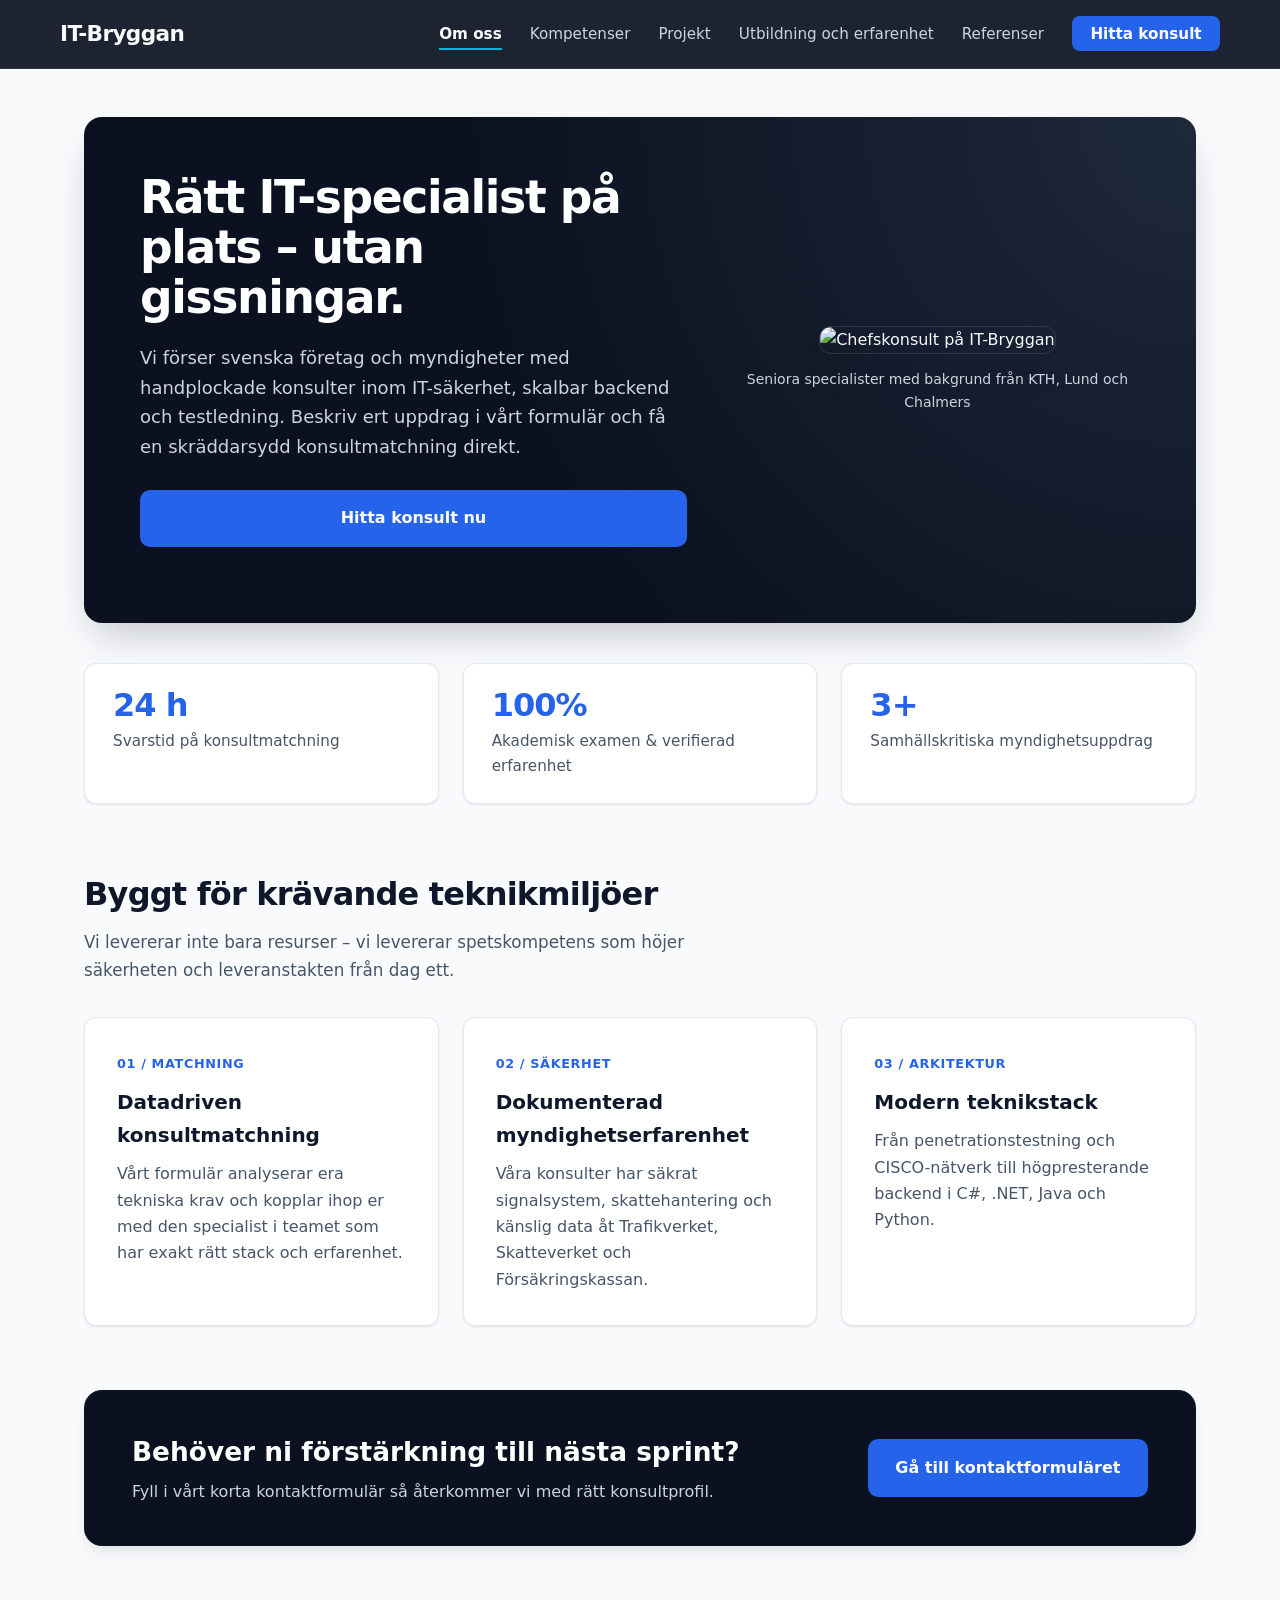
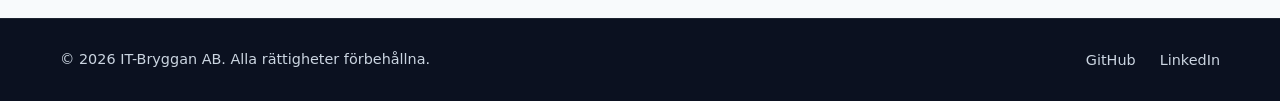
==== commit 85005ad9: "Ändrat så det endast finns relevanta knappar, justerat css så knapparna matchar i storlek. Tagit bor" ====
--- a/HTML/index.html
+++ b/HTML/index.html
@@ -1,140 +1,202 @@
-<!DOCTYPE html>
+<!doctype html>
 <html lang="sv">
-<head>
-  <meta charset="UTF-8">
-  <meta name="viewport" content="width=device-width, initial-scale=1.0">
-  <title>IT-Bryggan – Specialiserade IT-konsulter för kritiska projekt</title>
-  <meta name="description" content="IT-Bryggan matchar företag och myndigheter med seniora IT-konsulter inom säkerhet, systemutveckling och kvalitetssäkring.">
-  <link rel="stylesheet" href="../css/style.css">
-  <script src="../js/script.js" defer></script>
-</head>
-<body>
-  <a class="skip-link" href="#main-content">Hoppa till huvudinnehåll</a>
-
-  <header class="site-header">
-    <div class="site-header__inner">
-      <a class="site-header__brand" href="index.html">IT-Bryggan</a>
-
-      <button type="button" class="site-header__menu-btn"
-              data-js-action="toggle"
-              data-menu-state="closed"
-              data-js-target="main-navigation"
-              aria-expanded="false">
-        Meny
-      </button>
-
-      <nav class="main-nav" aria-label="Huvudmeny" data-js-target="main-navigation">
-        <ul class="main-nav__list">
-          <li class="main-nav__item">
-            <a class="main-nav__link main-nav__link--active" href="index.html" aria-current="page">Om oss</a>
+  <head>
+    <meta charset="UTF-8" />
+    <meta name="viewport" content="width=device-width, initial-scale=1.0" />
+    <title>IT-Bryggan – Specialiserade IT-konsulter för kritiska projekt</title>
+    <meta
+      name="description"
+      content="IT-Bryggan matchar företag och myndigheter med seniora IT-konsulter inom säkerhet, systemutveckling och kvalitetssäkring."
+    />
+    <link rel="stylesheet" href="../css/style.css" />
+    <script src="../js/script.js" defer></script>
+  </head>
+  <body>
+    <a class="skip-link" href="#main-content">Hoppa till huvudinnehåll</a>
+
+    <header class="site-header">
+      <div class="site-header__inner">
+        <a class="site-header__brand" href="index.html">IT-Bryggan</a>
+
+        <button
+          type="button"
+          class="site-header__menu-btn"
+          data-js-action="toggle"
+          data-menu-state="closed"
+          data-js-target="main-navigation"
+          aria-expanded="false"
+        >
+          Meny
+        </button>
+
+        <nav
+          class="main-nav"
+          aria-label="Huvudmeny"
+          data-js-target="main-navigation"
+        >
+          <ul class="main-nav__list">
+            <li class="main-nav__item">
+              <a
+                class="main-nav__link main-nav__link--active"
+                href="index.html"
+                aria-current="page"
+                >Om oss</a
+              >
+            </li>
+            <li class="main-nav__item">
+              <a class="main-nav__link" href="kompetenser.html">Kompetenser</a>
+            </li>
+            <li class="main-nav__item">
+              <a class="main-nav__link" href="projekt.html">Projekt</a>
+            </li>
+            <li class="main-nav__item">
+              <a class="main-nav__link" href="utbildning.html"
+                >Utbildning och erfarenhet</a
+              >
+            </li>
+            <li class="main-nav__item">
+              <a class="main-nav__link" href="referenser.html">Referenser</a>
+            </li>
+            <li class="main-nav__item">
+              <a class="main-nav__link main-nav__link--cta" href="kontakt.html"
+                >Hitta konsult</a
+              >
+            </li>
+          </ul>
+        </nav>
+      </div>
+    </header>
+
+    <main id="main-content" class="page-content">
+      <section class="hero">
+        <div class="hero__content">
+          <h1 class="hero__title">
+            Rätt IT-specialist på plats – utan gissningar.
+          </h1>
+          <p class="hero__text">
+            Vi förser svenska företag och myndigheter med handplockade konsulter
+            inom IT-säkerhet, skalbar backend och testledning. Beskriv ert
+            uppdrag i vårt formulär och få en skräddarsydd konsultmatchning
+            direkt.
+          </p>
+          <div class="hero__actions">
+            <a class="button button--primary button--wide" href="kontakt.html"
+              >Hitta konsult nu</a
+            >
+          </div>
+          <p
+            class="hero__status"
+            data-js-target="availability-status"
+            aria-live="polite"
+          ></p>
+        </div>
+
+        <figure class="hero__figure">
+          <img
+            class="hero__image"
+            src="../images/mr-x.png"
+            alt="Chefskonsult på IT-Bryggan"
+            width="360"
+            height="440"
+          />
+          <figcaption class="hero__caption">
+            Seniora specialister med bakgrund från KTH, Lund och Chalmers
+          </figcaption>
+        </figure>
+      </section>
+
+      <section class="metrics" aria-label="Nyckeltal">
+        <div class="metrics__item">
+          <span class="metrics__value">24 h</span>
+          <span class="metrics__label">Svarstid på konsultmatchning</span>
+        </div>
+        <div class="metrics__item">
+          <span class="metrics__value">100%</span>
+          <span class="metrics__label"
+            >Akademisk examen &amp; verifierad erfarenhet</span
+          >
+        </div>
+        <div class="metrics__item">
+          <span class="metrics__value">3+</span>
+          <span class="metrics__label">Samhällskritiska myndighetsuppdrag</span>
+        </div>
+      </section>
+
+      <section class="highlights">
+        <div class="section-header">
+          <h2 class="section-header__title">
+            Byggt för krävande teknikmiljöer
+          </h2>
+          <p class="section-header__subtitle">
+            Vi levererar inte bara resurser – vi levererar spetskompetens som
+            höjer säkerheten och leveranstakten från dag ett.
+          </p>
+        </div>
+
+        <div class="highlights__grid">
+          <article class="feature-card">
+            <span class="feature-card__tag">01 / Matchning</span>
+            <h3 class="feature-card__title">Datadriven konsultmatchning</h3>
+            <p class="feature-card__text">
+              Vårt formulär analyserar era tekniska krav och kopplar ihop er med
+              den specialist i teamet som har exakt rätt stack och erfarenhet.
+            </p>
+          </article>
+
+          <article class="feature-card">
+            <span class="feature-card__tag">02 / Säkerhet</span>
+            <h3 class="feature-card__title">
+              Dokumenterad myndighetserfarenhet
+            </h3>
+            <p class="feature-card__text">
+              Våra konsulter har säkrat signalsystem, skattehantering och
+              känslig data åt Trafikverket, Skatteverket och Försäkringskassan.
+            </p>
+          </article>
+
+          <article class="feature-card">
+            <span class="feature-card__tag">03 / Arkitektur</span>
+            <h3 class="feature-card__title">Modern teknikstack</h3>
+            <p class="feature-card__text">
+              Från penetrationstestning och CISCO-nätverk till högpresterande
+              backend i C#, .NET, Java och Python.
+            </p>
+          </article>
+        </div>
+      </section>
+
+      <section class="cta-banner">
+        <div class="cta-banner__content">
+          <h2 class="cta-banner__title">
+            Behöver ni förstärkning till nästa sprint?
+          </h2>
+          <p class="cta-banner__text">
+            Fyll i vårt korta kontaktformulär så återkommer vi med rätt
+            konsultprofil.
+          </p>
+        </div>
+        <a class="button button--primary" href="kontakt.html"
+          >Gå till kontaktformuläret</a
+        >
+      </section>
+    </main>
+
+    <footer class="site-footer">
+      <div class="site-footer__inner">
+        <p class="site-footer__copyright">
+          &copy; 2026 IT-Bryggan AB. Alla rättigheter förbehållna.
+        </p>
+        <ul class="site-footer__links">
+          <li class="site-footer__item">
+            <a class="site-footer__link" href="https://github.com/">GitHub</a>
           </li>
-          <li class="main-nav__item">
-            <a class="main-nav__link" href="kompetenser.html">Kompetenser</a>
-          </li>
-          <li class="main-nav__item">
-            <a class="main-nav__link" href="projekt.html">Projekt</a>
-          </li>
-          <li class="main-nav__item">
-            <a class="main-nav__link" href="utbildning.html">Utbildning och erfarenhet</a>
-          </li>
-          <li class="main-nav__item">
-            <a class="main-nav__link" href="referenser.html">Referenser</a>
-          </li>
-          <li class="main-nav__item">
-            <a class="main-nav__link main-nav__link--cta" href="kontakt.html">Hitta konsult</a>
+          <li class="site-footer__item">
+            <a class="site-footer__link" href="https://linkedin.com/"
+              >LinkedIn</a
+            >
           </li>
         </ul>
-      </nav>
-    </div>
-  </header>
-
-  <main id="main-content" class="page-content">
-    <section class="hero">
-      <div class="hero__content">
-        <span class="hero__badge">IT-konsulting &amp; Matchning</span>
-        <h1 class="hero__title">Rätt IT-specialist på plats – utan gissningar.</h1>
-        <p class="hero__text">Vi förser svenska företag och myndigheter med handplockade konsulter inom IT-säkerhet, skalbar backend och testledning. Beskriv ert uppdrag i vårt formulär och få en skräddarsydd konsultmatchning direkt.</p>
-        <div class="hero__actions">
-          <a class="button button--primary" href="kontakt.html">Matcha konsult nu</a>
-          <button type="button" class="button button--ghost"
-                  data-js-action="check-availability"
-                  data-specialty="all"
-                  data-js-target="availability-status">
-            Kontrollera tillgänglighet
-          </button>
-        </div>
-        <p class="hero__status" data-js-target="availability-status" aria-live="polite"></p>
       </div>
-
-      <figure class="hero__figure">
-        <img class="hero__image" src="../images/team-member_Group.jpg" alt="IT-Bryggans konsulter: Anna Johansson, Erik Svensson och Amir Ali">
-        <figcaption class="hero__caption">Seniora specialister med bakgrund från KTH, Lund och Chalmers</figcaption>
-      </figure>
-    </section>
-
-    <section class="metrics" aria-label="Nyckeltal">
-      <div class="metrics__item">
-        <span class="metrics__value">24 h</span>
-        <span class="metrics__label">Svarstid på konsultmatchning</span>
-      </div>
-      <div class="metrics__item">
-        <span class="metrics__value">100%</span>
-        <span class="metrics__label">Akademisk examen &amp; verifierad erfarenhet</span>
-      </div>
-      <div class="metrics__item">
-        <span class="metrics__value">3+</span>
-        <span class="metrics__label">Samhällskritiska myndighetsuppdrag</span>
-      </div>
-    </section>
-
-    <section class="highlights">
-      <div class="section-header">
-        <h2 class="section-header__title">Byggt för krävande teknikmiljöer</h2>
-        <p class="section-header__subtitle">Vi levererar inte bara resurser – vi levererar spetskompetens som höjer säkerheten och leveranstakten från dag ett.</p>
-      </div>
-
-      <div class="highlights__grid">
-        <article class="feature-card">
-          <span class="feature-card__tag">01 / Matchning</span>
-          <h3 class="feature-card__title">Datadriven konsultmatchning</h3>
-          <p class="feature-card__text">Vårt formulär analyserar era tekniska krav och kopplar ihop er med den specialist i teamet som har exakt rätt stack och erfarenhet.</p>
-        </article>
-
-        <article class="feature-card">
-          <span class="feature-card__tag">02 / Säkerhet</span>
-          <h3 class="feature-card__title">Dokumenterad myndighetserfarenhet</h3>
-          <p class="feature-card__text">Våra konsulter har säkrat signalsystem, skattehantering och känslig data åt Trafikverket, Skatteverket och Försäkringskassan.</p>
-        </article>
-
-        <article class="feature-card">
-          <span class="feature-card__tag">03 / Arkitektur</span>
-          <h3 class="feature-card__title">Modern teknikstack</h3>
-          <p class="feature-card__text">Från penetrationstestning och CISCO-nätverk till högpresterande backend i C#, .NET, Java och Python.</p>
-        </article>
-      </div>
-    </section>
-
-    <section class="cta-banner">
-      <div class="cta-banner__content">
-        <h2 class="cta-banner__title">Behöver ni förstärkning till nästa sprint?</h2>
-        <p class="cta-banner__text">Fyll i vårt korta matchningsformulär så återkommer vi med rätt konsultprofil.</p>
-      </div>
-      <a class="button button--primary" href="kontakt.html">Gå till matchningsformuläret</a>
-    </section>
-  </main>
-
-  <footer class="site-footer">
-    <div class="site-footer__inner">
-      <p class="site-footer__copyright">&copy; 2026 IT-Bryggan AB. Alla rättigheter förbehållna.</p>
-      <ul class="site-footer__links">
-        <li class="site-footer__item">
-          <a class="site-footer__link" href="https://github.com/">GitHub</a>
-        </li>
-        <li class="site-footer__item">
-          <a class="site-footer__link" href="https://linkedin.com/">LinkedIn</a>
-        </li>
-      </ul>
-    </div>
-  </footer>
-</body>
-</html>+    </footer>
+  </body>
+</html>
--- a/css/style.css
+++ b/css/style.css
@@ -231,7 +231,12 @@
   display: flex;
   flex-wrap: wrap;
   gap: 1rem;
+  width: 100%;
   margin-top: 0.5rem;
+}
+
+.button--wide {
+  width: 100%;
 }
 
 .hero__status {
@@ -274,6 +279,10 @@
     transform 0.15s ease,
     background-color 0.15s ease,
     border-color 0.15s ease;
+}
+
+.button--wide {
+  width: 100%;
 }
 
 .button:hover {
@@ -433,7 +442,7 @@
   gap: 1.75rem;
 }
 
-.team-member {
+.team-card {
   display: flex;
   flex-direction: column;
   padding: 1.75rem;
@@ -446,44 +455,41 @@
     box-shadow 0.2s ease;
 }
 
-.team-member:hover {
+.team-card:hover {
   transform: translateY(-3px);
   box-shadow: var(--shadow-md);
 }
 
-.team-member__image {
+.team-card__image {
   width: 100%;
-  height: auto;
-  aspect-ratio: 4 / 3;
+  height: 240px;
   object-fit: cover;
-  object-position: center top;
-  display: block;
   border-radius: 8px;
   margin-bottom: 1.25rem;
 }
 
-.team-member__name {
-  margin: 0 0 0.75rem 0;
+.team-card__name {
+  margin: 0 0 0.25rem 0;
   font-size: 1.35rem;
   font-weight: 700;
   color: var(--text-main);
 }
 
-.team-member__role {
+.team-card__role {
   margin: 0 0 1.1rem 0;
   font-size: 0.95rem;
   font-weight: 600;
   color: var(--accent);
 }
 
-.team-member__subtitle {
+.team-card__heading {
   margin: 0 0 0.5rem 0;
   font-size: 0.95rem;
   font-weight: 700;
   color: var(--text-main);
 }
 
-.team-member__skill-list {
+.team-card__list {
   margin: 0;
   padding-left: 1.25rem;
   color: var(--text-muted);
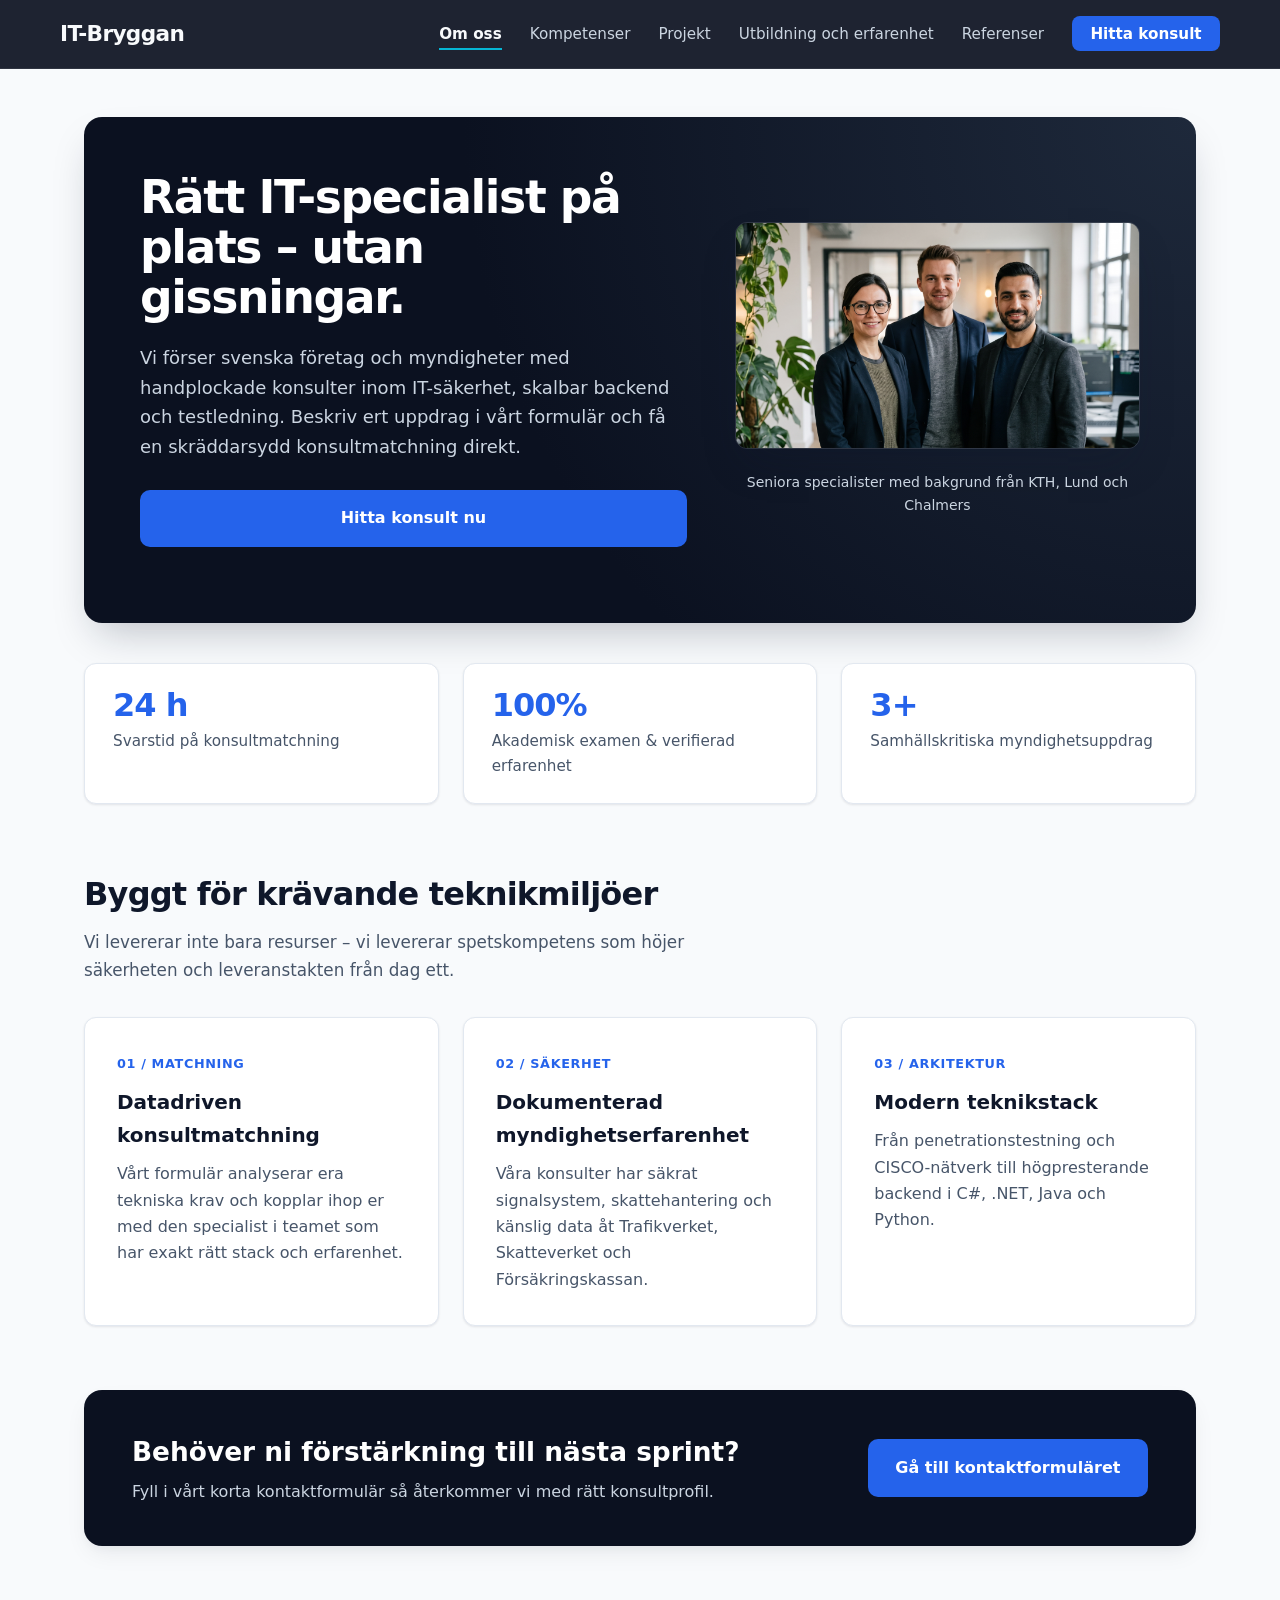
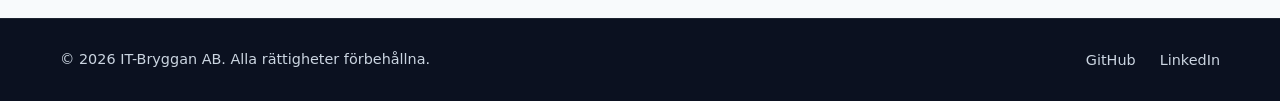
==== commit da02a699: "lägger in bilden på startsidan" ====
--- a/HTML/index.html
+++ b/HTML/index.html
@@ -92,17 +92,10 @@
         </div>
 
         <figure class="hero__figure">
-          <img
-            class="hero__image"
-            src="../images/mr-x.png"
-            alt="Chefskonsult på IT-Bryggan"
-            width="360"
-            height="440"
-          />
-          <figcaption class="hero__caption">
-            Seniora specialister med bakgrund från KTH, Lund och Chalmers
-          </figcaption>
-        </figure>
+        <img class="hero__image" src="../images/team-member_Group.jpg" alt="IT-Bryggans konsulter: Anna Johansson, Erik Svensson och Amir Ali">
+        <figcaption class="hero__caption">Seniora specialister med bakgrund från KTH, Lund och Chalmers</figcaption>
+      </figure>
+    
       </section>
 
       <section class="metrics" aria-label="Nyckeltal">
--- a/css/style.css
+++ b/css/style.css
@@ -442,7 +442,7 @@
   gap: 1.75rem;
 }
 
-.team-card {
+.team-member {
   display: flex;
   flex-direction: column;
   padding: 1.75rem;
@@ -455,41 +455,44 @@
     box-shadow 0.2s ease;
 }
 
-.team-card:hover {
+.team-member:hover {
   transform: translateY(-3px);
   box-shadow: var(--shadow-md);
 }
 
-.team-card__image {
+.team-member__image {
   width: 100%;
-  height: 240px;
+  height: auto;
+  aspect-ratio: 4 / 3;
   object-fit: cover;
+  object-position: center top;
+  display: block;
   border-radius: 8px;
   margin-bottom: 1.25rem;
 }
 
-.team-card__name {
-  margin: 0 0 0.25rem 0;
+.team-member__name {
+  margin: 0 0 0.75rem 0;
   font-size: 1.35rem;
   font-weight: 700;
   color: var(--text-main);
 }
 
-.team-card__role {
+.team-member__role {
   margin: 0 0 1.1rem 0;
   font-size: 0.95rem;
   font-weight: 600;
   color: var(--accent);
 }
 
-.team-card__heading {
+.team-member__subtitle {
   margin: 0 0 0.5rem 0;
   font-size: 0.95rem;
   font-weight: 700;
   color: var(--text-main);
 }
 
-.team-card__list {
+.team-member__skill-list {
   margin: 0;
   padding-left: 1.25rem;
   color: var(--text-muted);
